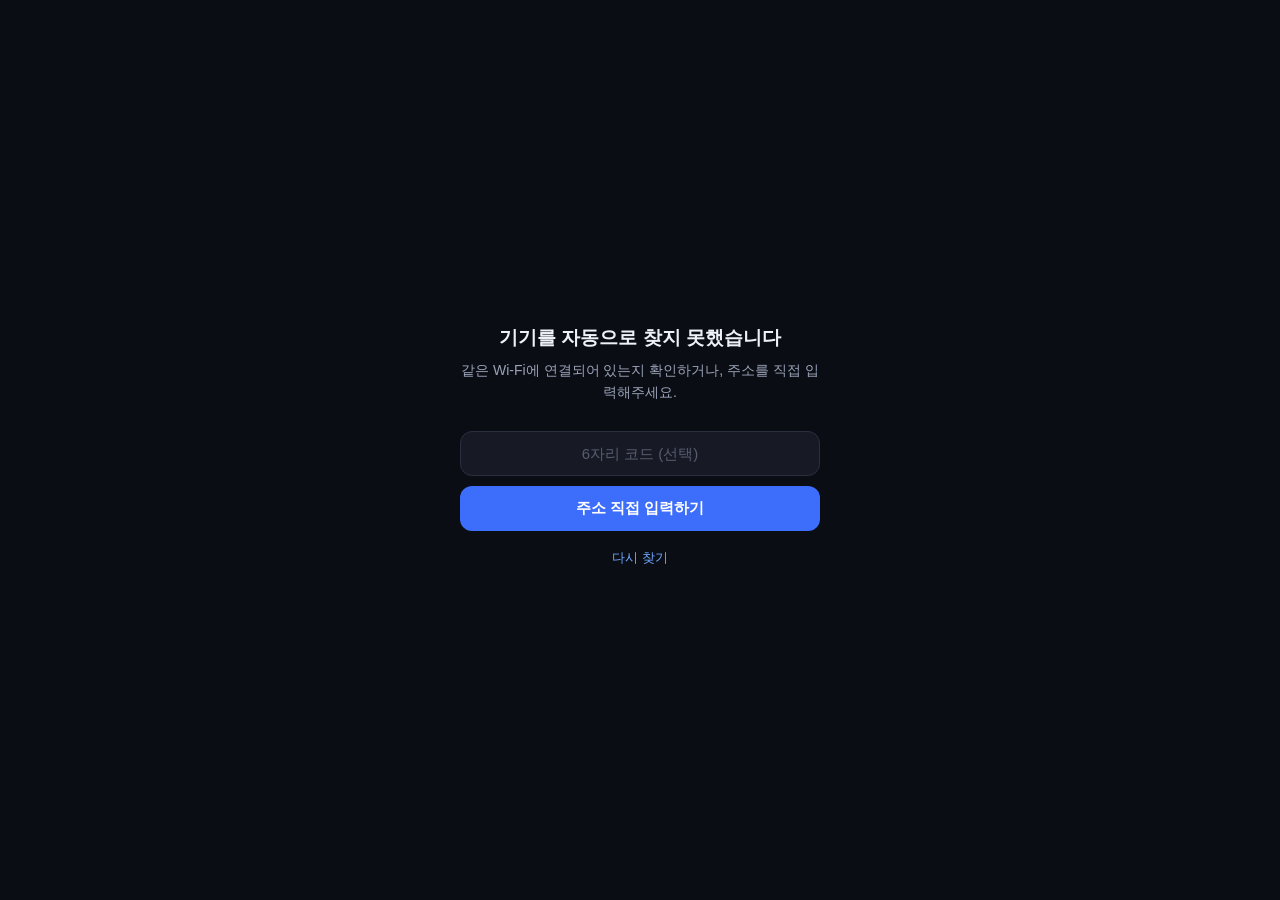
==== hosted/dshare-redirect.html @ d49d13d4 "Add LAN auto-discovery endpoint + externally-hosted redirect page Receiver: new DiscoveryServer, a t" ====
<!DOCTYPE html>
<html lang="ko">
<head>
<meta charset="UTF-8" />
<meta name="viewport" content="width=device-width, initial-scale=1.0, viewport-fit=cover" />
<title>DShare</title>
<style>
  :root { color-scheme: dark; }
  * { box-sizing: border-box; }
  html, body {
    margin: 0; padding: 0; height: 100%;
    background: #0b0d14;
    color: #eef1f8;
    font-family: -apple-system, BlinkMacSystemFont, "Segoe UI", Roboto, "Noto Sans KR", sans-serif;
  }
  body {
    display: flex; align-items: center; justify-content: center;
    padding: 24px;
  }
  .wrap { max-width: 360px; width: 100%; text-align: center; }
  .spinner {
    width: 44px; height: 44px; margin: 0 auto 24px;
    border-radius: 50%;
    border: 3px solid rgba(255,255,255,0.15);
    border-top-color: #6ea8ff;
    animation: spin 0.9s linear infinite;
  }
  .spinner.hidden { display: none; }
  @keyframes spin { to { transform: rotate(360deg); } }
  h1 { font-size: 19px; font-weight: 600; margin: 0 0 8px; }
  p { font-size: 14px; line-height: 1.6; color: #9aa3b8; margin: 0 0 4px; }
  .manual {
    margin-top: 28px; display: none;
  }
  .manual.show { display: block; }
  input {
    width: 100%; box-sizing: border-box;
    background: #171a25; border: 1px solid #2a2f3f; color: #eef1f8;
    border-radius: 12px; padding: 13px 14px; font-size: 15px;
    text-align: center; letter-spacing: 2px;
    margin-bottom: 10px;
  }
  input::placeholder { color: #565d70; letter-spacing: normal; }
  button {
    width: 100%; border: none; border-radius: 12px; padding: 13px 14px;
    font-size: 15px; font-weight: 600; cursor: pointer;
    background: #3d6dfb; color: #fff;
    transition: transform 0.15s ease;
  }
  button:active { transform: scale(0.97); }
  .retry {
    background: transparent; color: #6ea8ff; margin-top: 10px;
    font-size: 13px; font-weight: 500; padding: 8px;
  }
</style>
</head>
<body>
  <div class="wrap">
    <div class="spinner" id="spinner"></div>
    <h1 id="statusTitle">같은 Wi-Fi의 DShare 기기를 찾는 중…</h1>
    <p id="statusSub">몇 초 정도 걸릴 수 있어요.</p>

    <div class="manual" id="manualBlock">
      <input id="manualCode" inputmode="numeric" maxlength="6" placeholder="6자리 코드 (선택)" autocomplete="off" />
      <button id="btnManual">주소 직접 입력하기</button>
      <button class="retry" id="btnRetry">다시 찾기</button>
    </div>
  </div>

<script>
(function () {
  var DISCOVERY_PORT = 47990;
  var STORAGE_KEY = 'dshare_last_address';
  var PER_REQUEST_TIMEOUT_MS = 900;
  var TOTAL_TIMEOUT_MS = 7000;

  var spinner = document.getElementById('spinner');
  var statusTitle = document.getElementById('statusTitle');
  var statusSub = document.getElementById('statusSub');
  var manualBlock = document.getElementById('manualBlock');
  var manualCode = document.getElementById('manualCode');
  var btnManual = document.getElementById('btnManual');
  var btnRetry = document.getElementById('btnRetry');

  function probe(ip) {
    var controller = new AbortController();
    var timer = setTimeout(function () { controller.abort(); }, PER_REQUEST_TIMEOUT_MS);
    return fetch('http://' + ip + ':' + DISCOVERY_PORT + '/', { signal: controller.signal, cache: 'no-store' })
      .then(function (res) {
        clearTimeout(timer);
        if (!res.ok) throw new Error('not ready');
        return res.json();
      })
      .then(function (data) {
        if (!data || data.app !== 'dshare' || !data.ready || !data.url) throw new Error('not dshare');
        return data;
      })
      .catch(function (err) {
        clearTimeout(timer);
        throw err;
      });
  }

  // Best-effort local-IP hint via the classic WebRTC ICE candidate leak: creating a
  // PeerConnection and reading host candidates often reveals this browser's own LAN IP,
  // letting us scan the exact right /24 first instead of guessing blind. Some browsers
  // (notably recent Chrome, for privacy) obfuscate this behind a random ".local" mDNS
  // hostname instead of a real IP - when that happens this quietly yields nothing and
  // the common-subnet fallback list below is all we have left, which is fine.
  function guessLocalSubnet() {
    return new Promise(function (resolve) {
      try {
        var pc = new RTCPeerConnection({ iceServers: [] });
        var done = false;
        var finish = function (subnet) {
          if (done) return;
          done = true;
          try { pc.close(); } catch (e) {}
          resolve(subnet);
        };
        pc.createDataChannel('');
        pc.onicecandidate = function (evt) {
          if (!evt.candidate) { finish(null); return; }
          var match = /(\d{1,3}\.\d{1,3}\.\d{1,3})\.\d{1,3}/.exec(evt.candidate.candidate);
          if (match) finish(match[1]);
        };
        pc.createOffer().then(function (offer) { return pc.setLocalDescription(offer); }).catch(function () { finish(null); });
        setTimeout(function () { finish(null); }, 1200);
      } catch (e) {
        resolve(null);
      }
    });
  }

  function subnetCandidates(prefix) {
    var ips = [];
    for (var i = 1; i <= 254; i++) ips.push(prefix + '.' + i);
    return ips;
  }

  // Common home-router / mobile-hotspot default subnets, tried only if the WebRTC hint
  // above didn't pin down the real one.
  var FALLBACK_SUBNETS = [
    '192.168.0', '192.168.1', '192.168.2', '192.168.4', '192.168.5',
    '192.168.10', '192.168.35', '192.168.50', '192.168.100', '192.168.123',
    '192.168.43', '172.20.10', '10.0.0', '10.0.1'
  ];

  function firstToRespond(ips) {
    var probes = ips.map(function (ip) { return probe(ip); });
    if (window.Promise.any) return Promise.any(probes);
    // Fallback for older browsers without Promise.any.
    return new Promise(function (resolve, reject) {
      var pending = probes.length, failed = 0;
      if (pending === 0) { reject(new Error('empty')); return; }
      probes.forEach(function (p) {
        p.then(resolve).catch(function () {
          failed++;
          if (failed === pending) reject(new Error('all failed'));
        });
      });
    });
  }

  function redirectTo(data) {
    try { localStorage.setItem(STORAGE_KEY, data.url); } catch (e) {}
    var target = data.url + (data.code ? ('?code=' + encodeURIComponent(data.code)) : '');
    statusTitle.textContent = '찾았습니다! 이동하는 중…';
    statusSub.textContent = target;
    location.href = target;
  }

  function showManualFallback() {
    spinner.classList.add('hidden');
    statusTitle.textContent = '기기를 자동으로 찾지 못했습니다';
    statusSub.textContent = '같은 Wi-Fi에 연결되어 있는지 확인하거나, 주소를 직접 입력해주세요.';
    manualBlock.classList.add('show');
  }

  function startSearch() {
    spinner.classList.remove('hidden');
    manualBlock.classList.remove('show');
    statusTitle.textContent = '같은 Wi-Fi의 DShare 기기를 찾는 중…';
    statusSub.textContent = '몇 초 정도 걸릴 수 있어요.';

    var cached = null;
    try { cached = localStorage.getItem(STORAGE_KEY); } catch (e) {}

    var attempts = [];
    if (cached) {
      // Re-probe the remembered device directly rather than trusting the stored URL
      // blindly - it may be on a different network now, or the app may have restarted
      // with a different port since.
      try {
        var cachedHost = new URL(cached).hostname;
        attempts.push(probe(cachedHost));
      } catch (e) {}
    }

    var timedOut = false;
    var overallTimer = setTimeout(function () {
      timedOut = true;
      showManualFallback();
    }, TOTAL_TIMEOUT_MS);

    function settle(data) {
      if (timedOut) return; // user already moved on to manual entry
      clearTimeout(overallTimer);
      redirectTo(data);
    }

    guessLocalSubnet().then(function (subnet) {
      if (timedOut) return;
      var candidateSubnets = subnet ? [subnet] : FALLBACK_SUBNETS;
      candidateSubnets.forEach(function (prefix) {
        attempts.push.apply(attempts, subnetCandidates(prefix).map(probe));
      });
      firstToRespond(attempts).then(settle).catch(function () {
        if (!timedOut) {
          clearTimeout(overallTimer);
          showManualFallback();
        }
      });
    });
  }

  btnManual.addEventListener('click', function () {
    var code = manualCode.value.trim();
    var addr = prompt('DShare 기기에 표시된 주소를 입력하세요 (예: http://192.168.0.10:8080)');
    if (!addr) return;
    if (!/^https?:\/\//.test(addr)) addr = 'http://' + addr;
    try { localStorage.setItem(STORAGE_KEY, addr); } catch (e) {}
    location.href = addr + (code ? ('?code=' + encodeURIComponent(code)) : '');
  });

  btnRetry.addEventListener('click', startSearch);

  startSearch();
})();
</script>
</body>
</html>
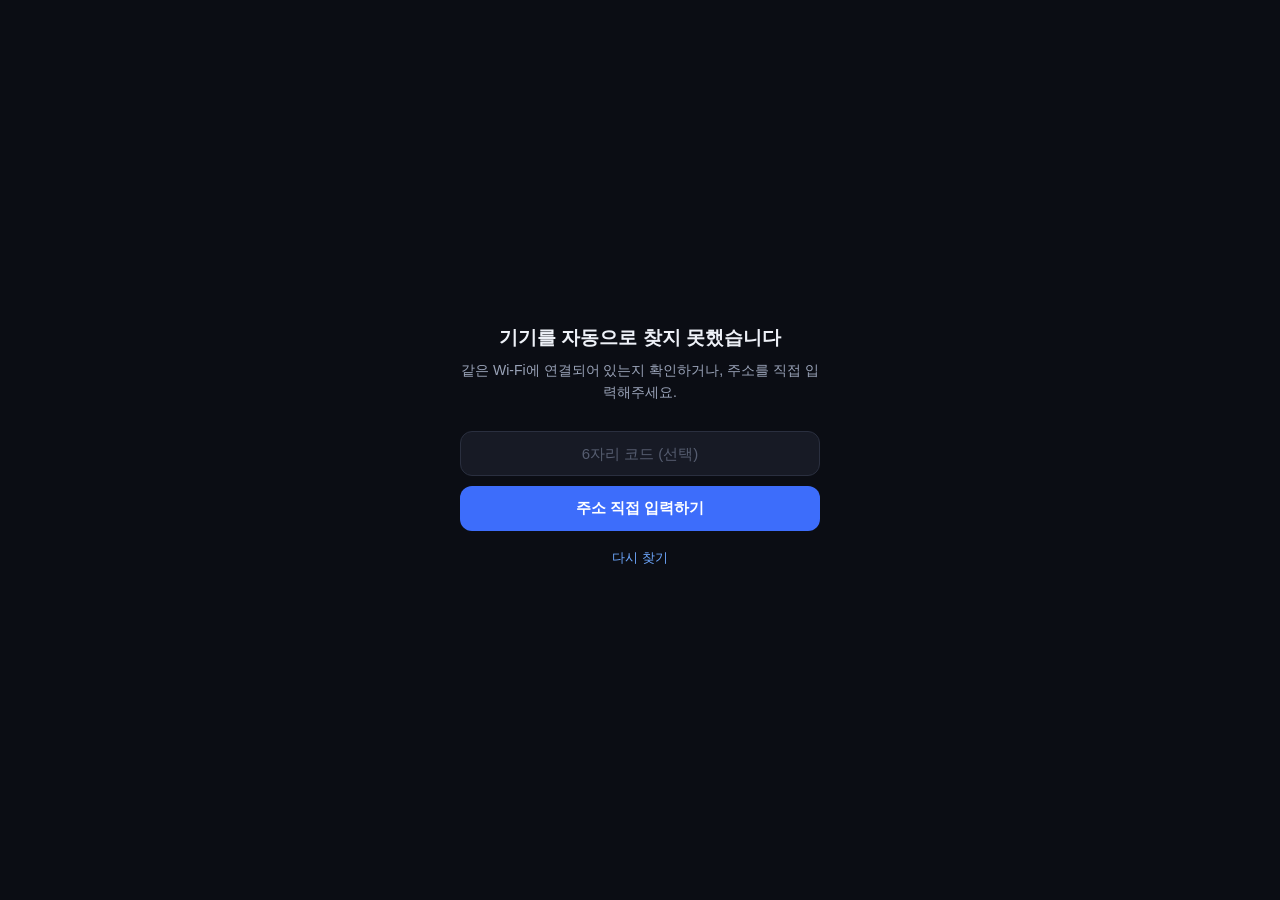
==== commit 624ed2c9: "Fix redirect-page discovery: real bugs found via actual browser testing The auto-discovery page was " ====
--- a/hosted/dshare-redirect.html
+++ b/hosted/dshare-redirect.html
@@ -29,10 +29,23 @@
   @keyframes spin { to { transform: rotate(360deg); } }
   h1 { font-size: 19px; font-weight: 600; margin: 0 0 8px; }
   p { font-size: 14px; line-height: 1.6; color: #9aa3b8; margin: 0 0 4px; }
-  .manual {
-    margin-top: 28px; display: none;
-  }
-  .manual.show { display: block; }
+
+  .section { display: none; margin-top: 28px; text-align: left; }
+  .section.show { display: block; }
+
+  .device-list { margin-bottom: 12px; }
+  .device-item {
+    width: 100%; display: flex; align-items: center; gap: 12px;
+    background: #171a25; border: 1px solid #2a2f3f; border-radius: 14px;
+    padding: 14px; margin-bottom: 10px; cursor: pointer; text-align: left;
+    color: #eef1f8; font-size: 15px; font-weight: 600;
+    transition: transform 0.15s ease, border-color 0.15s ease;
+  }
+  .device-item:active { transform: scale(0.98); }
+  .device-item:hover { border-color: #3d6dfb; }
+  .device-dot { width: 9px; height: 9px; border-radius: 50%; background: #4ade80; flex-shrink: 0; }
+  .device-sub { display: block; font-size: 12px; font-weight: 400; color: #9aa3b8; margin-top: 2px; }
+
   input {
     width: 100%; box-sizing: border-box;
     background: #171a25; border: 1px solid #2a2f3f; color: #eef1f8;
@@ -60,7 +73,12 @@
     <h1 id="statusTitle">같은 Wi-Fi의 DShare 기기를 찾는 중…</h1>
     <p id="statusSub">몇 초 정도 걸릴 수 있어요.</p>
 
-    <div class="manual" id="manualBlock">
+    <div class="section" id="pickerBlock">
+      <div class="device-list" id="deviceList"></div>
+      <button class="retry" id="btnRetryFromPicker">다시 찾기</button>
+    </div>
+
+    <div class="section" id="manualBlock">
       <input id="manualCode" inputmode="numeric" maxlength="6" placeholder="6자리 코드 (선택)" autocomplete="off" />
       <button id="btnManual">주소 직접 입력하기</button>
       <button class="retry" id="btnRetry">다시 찾기</button>
@@ -71,23 +89,30 @@
 (function () {
   var DISCOVERY_PORT = 47990;
   var STORAGE_KEY = 'dshare_last_address';
-  var PER_REQUEST_TIMEOUT_MS = 900;
-  var TOTAL_TIMEOUT_MS = 7000;
+  var PER_REQUEST_TIMEOUT_MS = 400;
+  var TOTAL_TIMEOUT_MS = 12000;
+  // Once the first device answers, wait this much longer before finalizing - long
+  // enough to catch a second device on the same network replying moments later, short
+  // enough that the common single-device case doesn't feel sluggish.
+  var GRACE_AFTER_FIRST_HIT_MS = 1200;
+  var CONCURRENCY = 200;
 
   var spinner = document.getElementById('spinner');
   var statusTitle = document.getElementById('statusTitle');
   var statusSub = document.getElementById('statusSub');
+  var pickerBlock = document.getElementById('pickerBlock');
+  var deviceList = document.getElementById('deviceList');
   var manualBlock = document.getElementById('manualBlock');
   var manualCode = document.getElementById('manualCode');
   var btnManual = document.getElementById('btnManual');
   var btnRetry = document.getElementById('btnRetry');
+  var btnRetryFromPicker = document.getElementById('btnRetryFromPicker');
 
   function probe(ip) {
     var controller = new AbortController();
     var timer = setTimeout(function () { controller.abort(); }, PER_REQUEST_TIMEOUT_MS);
     return fetch('http://' + ip + ':' + DISCOVERY_PORT + '/', { signal: controller.signal, cache: 'no-store' })
       .then(function (res) {
-        clearTimeout(timer);
         if (!res.ok) throw new Error('not ready');
         return res.json();
       })
@@ -95,10 +120,7 @@
         if (!data || data.app !== 'dshare' || !data.ready || !data.url) throw new Error('not dshare');
         return data;
       })
-      .catch(function (err) {
-        clearTimeout(timer);
-        throw err;
-      });
+      .finally(function () { clearTimeout(timer); });
   }
 
   // Best-effort local-IP hint via the classic WebRTC ICE candidate leak: creating a
@@ -106,7 +128,7 @@
   // letting us scan the exact right /24 first instead of guessing blind. Some browsers
   // (notably recent Chrome, for privacy) obfuscate this behind a random ".local" mDNS
   // hostname instead of a real IP - when that happens this quietly yields nothing and
-  // the common-subnet fallback list below is all we have left, which is fine.
+  // the common-subnet fallback list below is all that's left, which is fine.
   function guessLocalSubnet() {
     return new Promise(function (resolve) {
       try {
@@ -132,94 +154,163 @@
     });
   }
 
-  function subnetCandidates(prefix) {
-    var ips = [];
-    for (var i = 1; i <= 254; i++) ips.push(prefix + '.' + i);
-    return ips;
-  }
-
   // Common home-router / mobile-hotspot default subnets, tried only if the WebRTC hint
-  // above didn't pin down the real one.
+  // above didn't pin down the real one. Ordered by how often they actually show up.
   var FALLBACK_SUBNETS = [
-    '192.168.0', '192.168.1', '192.168.2', '192.168.4', '192.168.5',
-    '192.168.10', '192.168.35', '192.168.50', '192.168.100', '192.168.123',
-    '192.168.43', '172.20.10', '10.0.0', '10.0.1'
+    '192.168.1', '192.168.0', '192.168.43', '172.20.10', '192.168.4',
+    '192.168.50', '192.168.2', '192.168.35', '192.168.45', '192.168.10', '10.0.0'
   ];
 
-  function firstToRespond(ips) {
-    var probes = ips.map(function (ip) { return probe(ip); });
-    if (window.Promise.any) return Promise.any(probes);
-    // Fallback for older browsers without Promise.any.
-    return new Promise(function (resolve, reject) {
-      var pending = probes.length, failed = 0;
-      if (pending === 0) { reject(new Error('empty')); return; }
-      probes.forEach(function (p) {
-        p.then(resolve).catch(function () {
-          failed++;
-          if (failed === pending) reject(new Error('all failed'));
-        });
-      });
+  // Bounded-concurrency worker pool: pulls the next IP off the queue as each request
+  // settles, instead of firing every candidate at once (which blows past the browser's
+  // connection limit and fails everything with ERR_INSUFFICIENT_RESOURCES). Calls
+  // onFound for every successful hit - not just the first - and resolves once the whole
+  // queue is drained or isCancelled() starts returning true.
+  function scanIps(ips, onFound, isCancelled) {
+    return new Promise(function (resolveAll) {
+      var idx = 0;
+      var active = 0;
+
+      function maybeDone() {
+        if (active === 0 && (idx >= ips.length || isCancelled())) resolveAll();
+      }
+
+      function next() {
+        if (isCancelled() || idx >= ips.length) { maybeDone(); return; }
+        var ip = ips[idx++];
+        active++;
+        probe(ip)
+          .then(function (data) { if (!isCancelled()) onFound(ip, data); })
+          .catch(function () {})
+          .then(function () { active--; next(); });
+      }
+
+      if (ips.length === 0) { resolveAll(); return; }
+      for (var i = 0; i < CONCURRENCY; i++) next();
     });
+  }
+
+  function dedupeOrdered(list) {
+    var seen = {}, out = [];
+    for (var i = 0; i < list.length; i++) {
+      if (!seen[list[i]]) { seen[list[i]] = true; out.push(list[i]); }
+    }
+    return out;
+  }
+
+  // Interleaved round-robin (host .1 on every candidate subnet, then .2 on every
+  // subnet, and so on) instead of exhausting one subnet before starting the next. If
+  // the WebRTC hint didn't pin the exact subnet, this means a device sitting at a
+  // common/low host number is found quickly even if its subnet happens to be last in
+  // FALLBACK_SUBNETS, rather than only after every earlier subnet's full 254 addresses
+  // were already tried.
+  function buildIpQueue(cachedHost, guessedSubnet) {
+    var queue = [];
+    if (cachedHost) queue.push(cachedHost);
+    var subnets = guessedSubnet ? [guessedSubnet].concat(FALLBACK_SUBNETS) : FALLBACK_SUBNETS;
+    for (var host = 1; host <= 254; host++) {
+      for (var s = 0; s < subnets.length; s++) {
+        queue.push(subnets[s] + '.' + host);
+      }
+    }
+    return dedupeOrdered(queue);
   }
 
   function redirectTo(data) {
     try { localStorage.setItem(STORAGE_KEY, data.url); } catch (e) {}
     var target = data.url + (data.code ? ('?code=' + encodeURIComponent(data.code)) : '');
-    statusTitle.textContent = '찾았습니다! 이동하는 중…';
+    statusTitle.textContent = (data.name ? data.name + ' 기기로' : '') + ' 이동하는 중…';
     statusSub.textContent = target;
     location.href = target;
   }
 
   function showManualFallback() {
     spinner.classList.add('hidden');
+    pickerBlock.classList.remove('show');
     statusTitle.textContent = '기기를 자동으로 찾지 못했습니다';
     statusSub.textContent = '같은 Wi-Fi에 연결되어 있는지 확인하거나, 주소를 직접 입력해주세요.';
     manualBlock.classList.add('show');
   }
 
+  function showPicker(devices) {
+    spinner.classList.add('hidden');
+    manualBlock.classList.remove('show');
+    statusTitle.textContent = devices.length + '개의 DShare 기기를 찾았습니다';
+    statusSub.textContent = '공유받을 기기를 선택하세요.';
+    deviceList.innerHTML = '';
+    devices.forEach(function (data) {
+      var btn = document.createElement('button');
+      btn.className = 'device-item';
+      btn.innerHTML =
+        '<span class="device-dot"></span>' +
+        '<span>' + (data.name ? escapeHtml(data.name) : 'DShare 기기') +
+        '<span class="device-sub">' + escapeHtml(data.url) + '</span></span>';
+      btn.addEventListener('click', function () { redirectTo(data); });
+      deviceList.appendChild(btn);
+    });
+    pickerBlock.classList.add('show');
+  }
+
+  function escapeHtml(s) {
+    var div = document.createElement('div');
+    div.textContent = s;
+    return div.innerHTML;
+  }
+
   function startSearch() {
     spinner.classList.remove('hidden');
+    pickerBlock.classList.remove('show');
     manualBlock.classList.remove('show');
     statusTitle.textContent = '같은 Wi-Fi의 DShare 기기를 찾는 중…';
     statusSub.textContent = '몇 초 정도 걸릴 수 있어요.';
 
     var cached = null;
     try { cached = localStorage.getItem(STORAGE_KEY); } catch (e) {}
-
-    var attempts = [];
-    if (cached) {
-      // Re-probe the remembered device directly rather than trusting the stored URL
-      // blindly - it may be on a different network now, or the app may have restarted
-      // with a different port since.
-      try {
-        var cachedHost = new URL(cached).hostname;
-        attempts.push(probe(cachedHost));
-      } catch (e) {}
-    }
-
-    var timedOut = false;
-    var overallTimer = setTimeout(function () {
-      timedOut = true;
-      showManualFallback();
-    }, TOTAL_TIMEOUT_MS);
-
-    function settle(data) {
-      if (timedOut) return; // user already moved on to manual entry
+    var cachedHost = null;
+    if (cached) { try { cachedHost = new URL(cached).hostname; } catch (e) {} }
+
+    var found = [];
+    var seenUrls = {};
+    var finalized = false;
+    var cancelled = false;
+    var overallTimer = null;
+    var graceTimer = null;
+
+    function isCancelled() { return cancelled; }
+
+    function finalize() {
+      if (finalized) return;
+      finalized = true;
+      cancelled = true;
       clearTimeout(overallTimer);
-      redirectTo(data);
+      clearTimeout(graceTimer);
+      if (found.length === 0) showManualFallback();
+      else if (found.length === 1) redirectTo(found[0]);
+      else showPicker(found);
+    }
+
+    function onFound(ip, data) {
+      if (seenUrls[data.url]) return;
+      seenUrls[data.url] = true;
+      found.push(data);
+      if (!graceTimer) graceTimer = setTimeout(finalize, GRACE_AFTER_FIRST_HIT_MS);
+    }
+
+    overallTimer = setTimeout(finalize, TOTAL_TIMEOUT_MS);
+
+    // Fire the remembered address immediately, in parallel with the (up to ~1.2s)
+    // WebRTC subnet guess below - the common repeat-visit case shouldn't have to wait
+    // on that before even trying the one address most likely to just work.
+    if (cachedHost) {
+      probe(cachedHost).then(function (data) { if (!isCancelled()) onFound(cachedHost, data); }).catch(function () {});
     }
 
     guessLocalSubnet().then(function (subnet) {
-      if (timedOut) return;
-      var candidateSubnets = subnet ? [subnet] : FALLBACK_SUBNETS;
-      candidateSubnets.forEach(function (prefix) {
-        attempts.push.apply(attempts, subnetCandidates(prefix).map(probe));
-      });
-      firstToRespond(attempts).then(settle).catch(function () {
-        if (!timedOut) {
-          clearTimeout(overallTimer);
-          showManualFallback();
-        }
+      if (finalized) return;
+      var queue = buildIpQueue(null, subnet);
+      scanIps(queue, onFound, isCancelled).then(function () {
+        // Whole queue tried with nothing outstanding - no need to keep waiting.
+        if (!finalized) finalize();
       });
     });
   }
@@ -234,6 +325,7 @@
   });
 
   btnRetry.addEventListener('click', startSearch);
+  btnRetryFromPicker.addEventListener('click', startSearch);
 
   startSearch();
 })();
